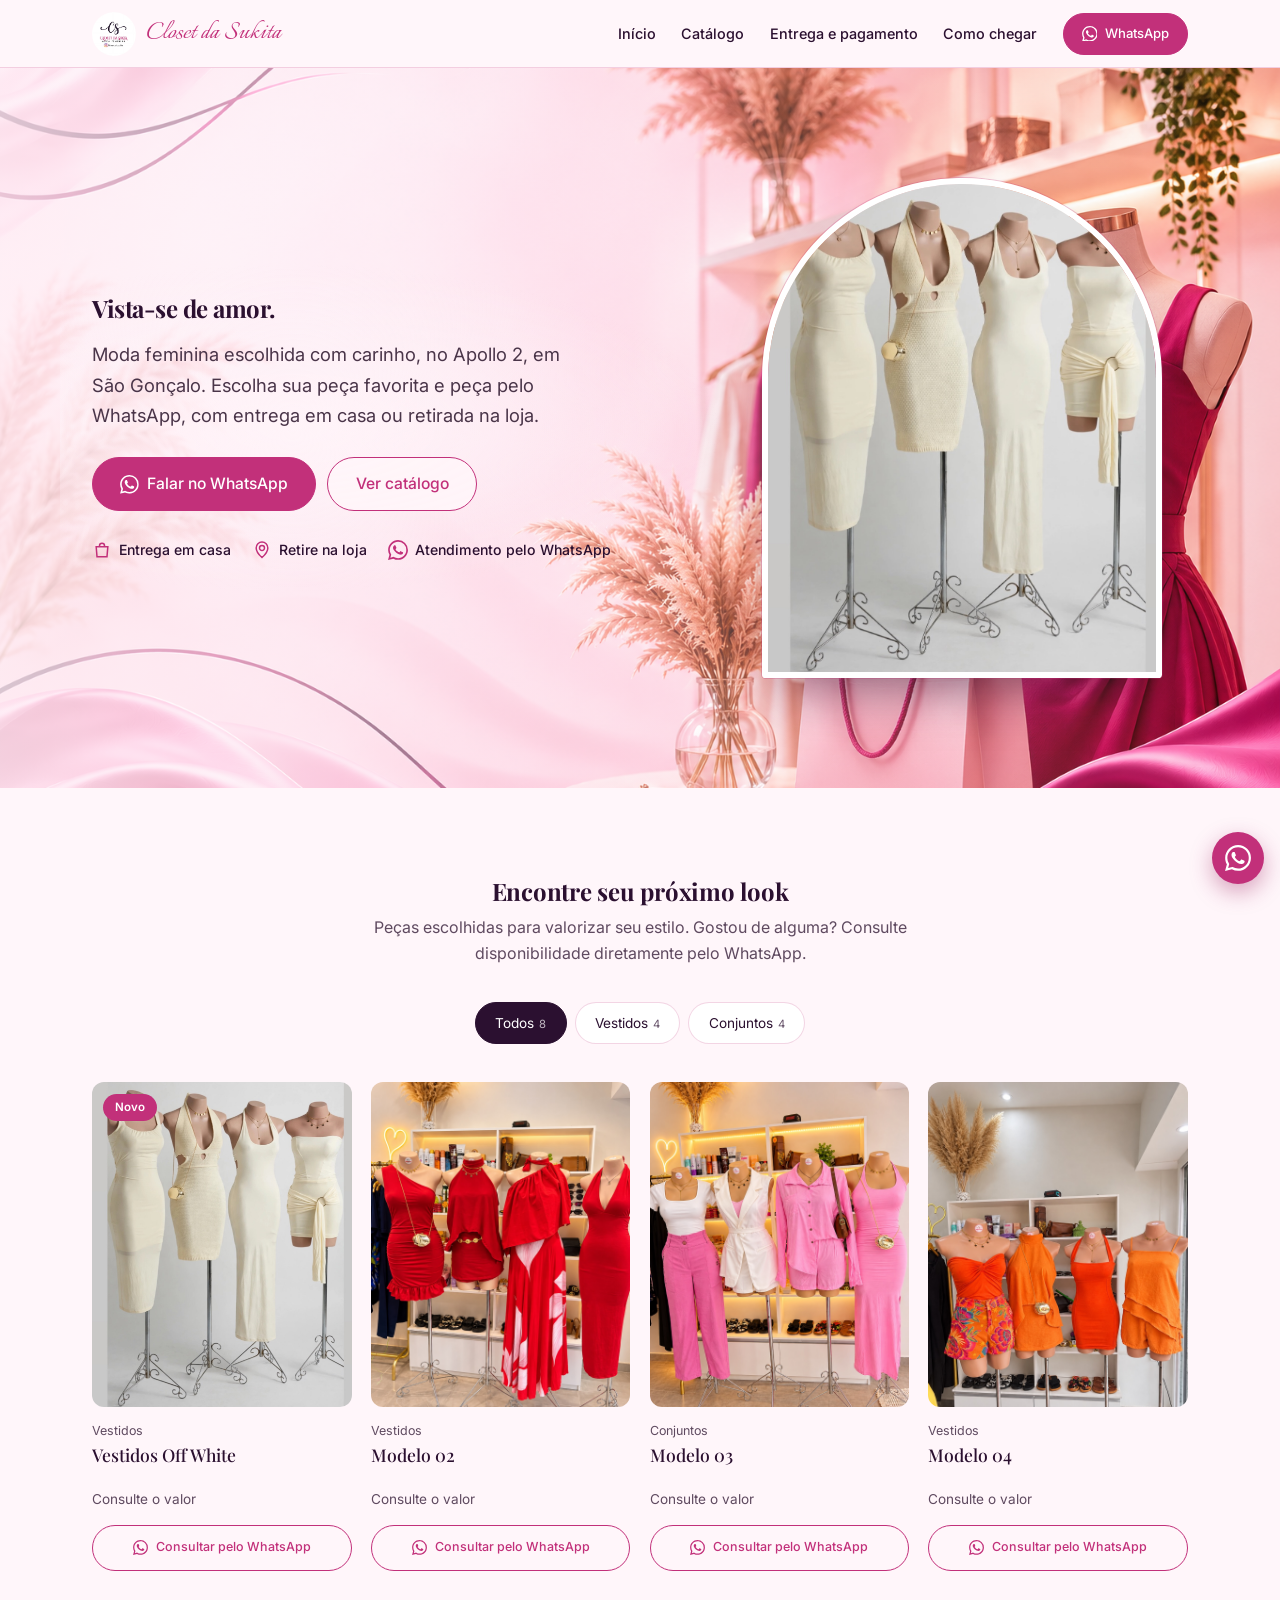
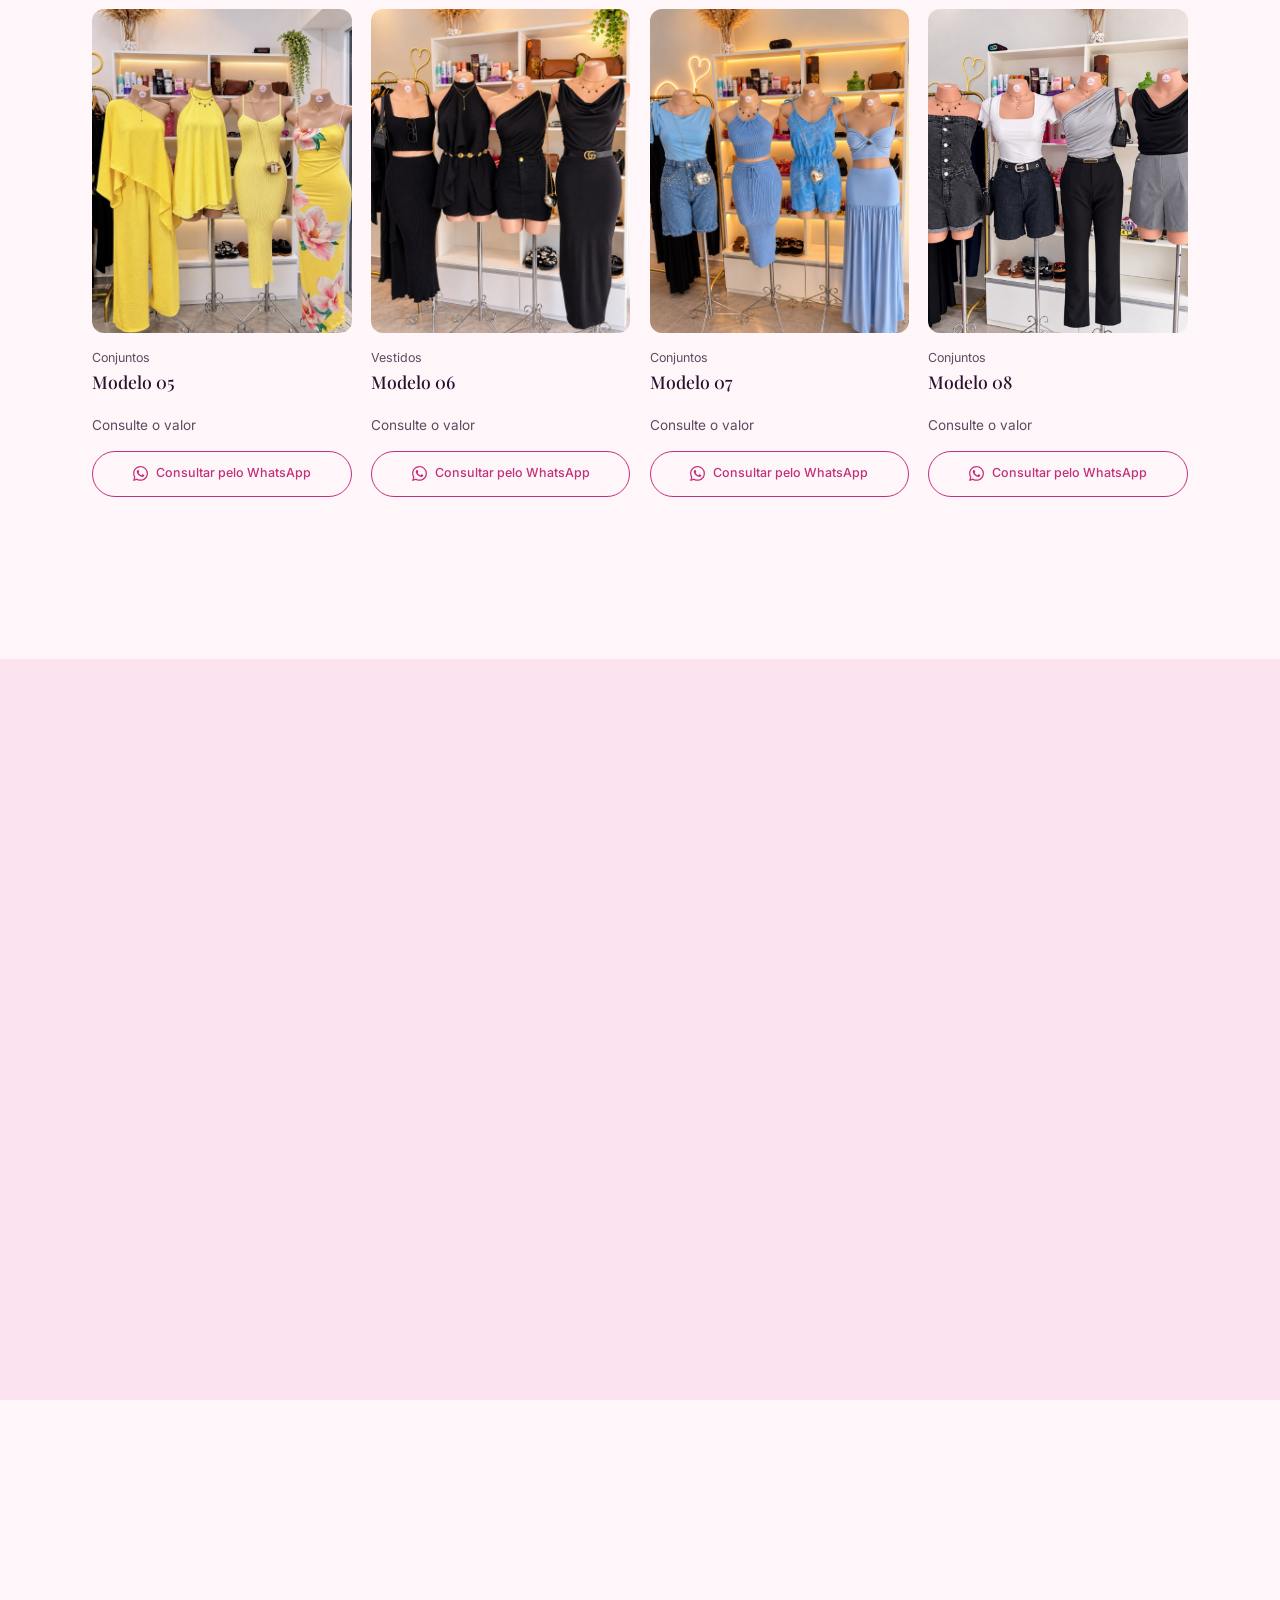
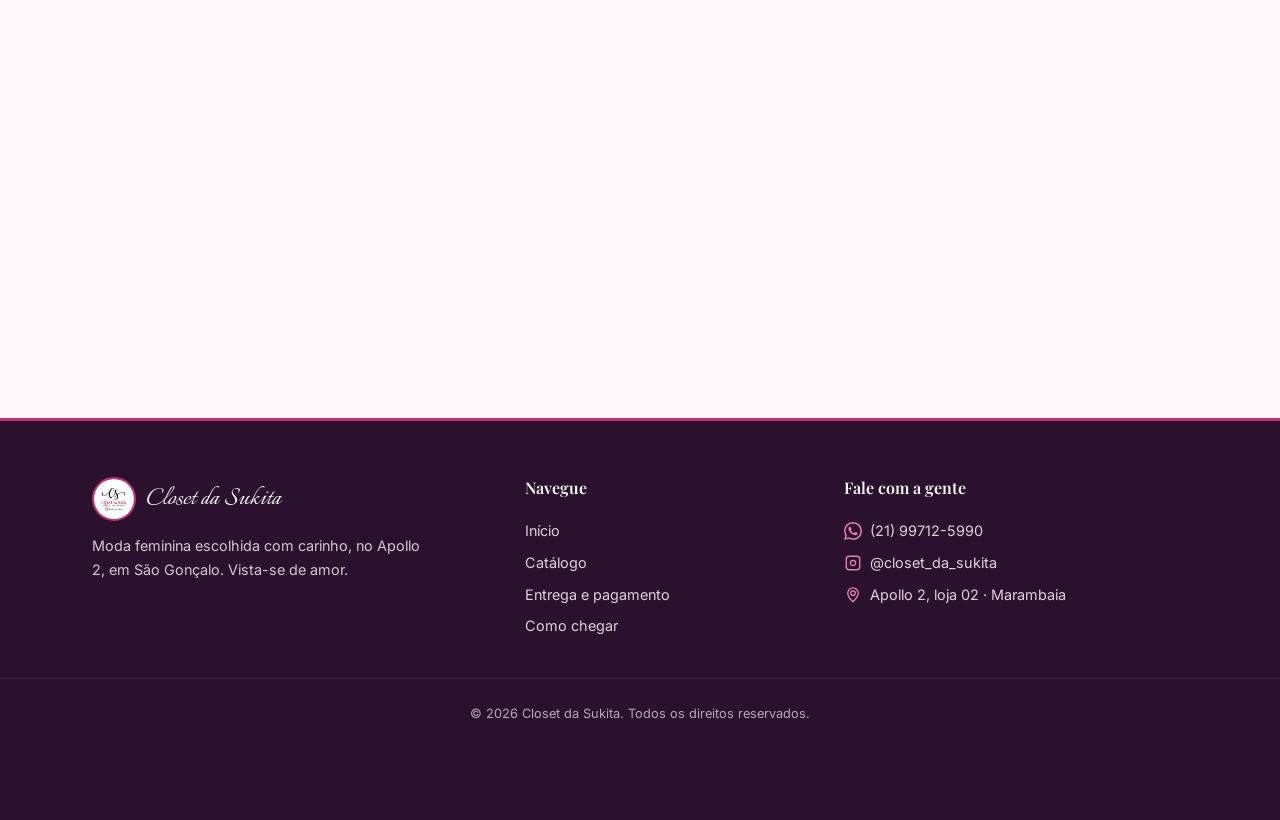
==== index.html @ b3a26190 "Atualização do projeto" ====
<!DOCTYPE html>
<html lang="pt-BR">
<head>
  <meta charset="UTF-8">
  <meta name="viewport" content="width=device-width, initial-scale=1">
  <meta name="theme-color" content="#C2307A">
  <!-- ANTES DE PUBLICAR: [ ] fotos/nomes/preços no products.json  [ ] textos de entrega e horário (seção #local)
       [ ] domínio real no canonical/og:url/og:image (trocar SEU-DOMINIO.com.br)  [ ] revisar pin do Google Maps
       [ ] converter fundo.png/fundo-mobile.png para .webp e trocar no style.css  [ ] apagar fundo.js, performance.css, image.png -->
  <title>Closet da Sukita — Moda Feminina em São Gonçalo</title>
  <meta name="description" content="Moda feminina com carinho: vestidos, conjuntos e muito mais. Peça pelo WhatsApp, receba em casa ou visite a loja no Apollo 2, Marambaia — São Gonçalo/RJ.">
  <link rel="icon" href="assets/icon.jpg">
  <!-- TROCAR pelo domínio real: <link rel="canonical" href="https://SEU-DOMINIO.com.br/"> -->
  <!-- TROCAR: <meta property="og:url" content="https://SEU-DOMINIO.com.br/"> e og:image absoluto: https://SEU-DOMINIO.com.br/assets/og-image.png -->
  <meta property="og:type" content="website">
  <meta property="og:locale" content="pt_BR">
  <meta property="og:site_name" content="Closet da Sukita">
  <meta property="og:title" content="Closet da Sukita — Vista-se de Amor">
  <meta property="og:description" content="Moda feminina em São Gonçalo. Veja o catálogo e peça pelo WhatsApp.">
  <meta property="og:image" content="assets/og-image.png">
  <meta name="twitter:card" content="summary_large_image">
  <link rel="preload" as="image" href="assets/roupa-1.jpg" fetchpriority="high">
  <link rel="preconnect" href="https://fonts.googleapis.com">
  <link rel="preconnect" href="https://fonts.gstatic.com" crossorigin>
  <link href="https://fonts.googleapis.com/css2?family=Italianno&family=Inter:wght@400;500;600&family=Playfair+Display:ital,wght@0,500;0,600;1,500&display=swap" rel="stylesheet">
  <link rel="stylesheet" href="style.css?v=4">
  <script type="application/ld+json">
  {"@context":"https://schema.org","@type":"ClothingStore","name":"Closet da Sukita","description":"Loja de moda feminina com vendas presenciais e online.","telephone":"+55 21 99712-5990","image":"assets/icon.jpg",
   "address":{"@type":"PostalAddress","streetAddress":"R. Samuel Pereira Brant, 39, loja 02 (Apollo 2)","addressLocality":"São Gonçalo","addressRegion":"RJ","postalCode":"24727-202","addressCountry":"BR"},
   "sameAs":["https://www.instagram.com/closet_da_sukita/"]}
  </script>
</head>
<body>
<svg width="0" height="0" style="position:absolute" aria-hidden="true" focusable="false">
  <symbol id="wa" viewBox="0 0 24 24"><path fill="currentColor" d="M17.47 14.38c-.3-.15-1.76-.87-2.03-.97-.27-.1-.47-.15-.67.15-.2.3-.77.97-.94 1.16-.17.2-.35.22-.64.08-.3-.15-1.25-.46-2.39-1.48-.88-.79-1.48-1.76-1.65-2.06-.17-.3-.02-.46.13-.6.13-.14.3-.35.45-.52.15-.17.2-.3.3-.5.1-.2.05-.37-.03-.52-.07-.15-.67-1.61-.92-2.21-.24-.58-.49-.5-.67-.51-.17-.01-.37-.01-.57-.01-.2 0-.52.07-.79.37-.27.3-1.04 1.02-1.04 2.48 0 1.46 1.07 2.88 1.21 3.07.15.2 2.1 3.2 5.08 4.49.71.31 1.26.49 1.69.62.71.23 1.36.2 1.87.12.57-.09 1.76-.72 2.01-1.41.25-.7.25-1.29.17-1.41-.07-.12-.27-.2-.57-.35M12.05 21.79h-.01a9.87 9.87 0 0 1-5.03-1.38l-.36-.21-3.74.98 1-3.65-.24-.37a9.86 9.86 0 0 1-1.51-5.26c0-5.45 4.44-9.88 9.89-9.88 2.64 0 5.12 1.03 6.99 2.9a9.83 9.83 0 0 1 2.89 6.99c0 5.45-4.44 9.88-9.88 9.88m8.41-18.3A11.82 11.82 0 0 0 12.05 0C5.5 0 .16 5.34.16 11.9c0 2.1.55 4.14 1.59 5.94L.06 24l6.31-1.65a11.88 11.88 0 0 0 5.68 1.45h.01c6.55 0 11.89-5.34 11.89-11.9a11.82 11.82 0 0 0-3.48-8.41"/></symbol>
  <symbol id="ig" viewBox="0 0 24 24"><path fill="none" stroke="currentColor" stroke-width="1.8" d="M7 3h10a4 4 0 0 1 4 4v10a4 4 0 0 1-4 4H7a4 4 0 0 1-4-4V7a4 4 0 0 1 4-4zm5 5.5a3.5 3.5 0 1 0 0 7 3.5 3.5 0 0 0 0-7zm5.2-2.2h.01"/></symbol>
  <symbol id="pin" viewBox="0 0 24 24"><path fill="none" stroke="currentColor" stroke-width="1.8" d="M12 21s7-6.2 7-11.5A7 7 0 0 0 5 9.5C5 14.8 12 21 12 21zm0-8.5a3 3 0 1 0 0-6 3 3 0 0 0 0 6z"/></symbol>
  <symbol id="bag" viewBox="0 0 24 24"><path fill="none" stroke="currentColor" stroke-width="1.8" d="M5 8h14l-1 12H6L5 8zm4 0V7a3 3 0 0 1 6 0v1"/></symbol>
  <symbol id="tag" viewBox="0 0 24 24"><path fill="none" stroke="currentColor" stroke-width="1.8" d="M3 12V4h8l10 10-8 8L3 12zm5-5h.01"/></symbol>
  <symbol id="swap" viewBox="0 0 24 24"><path fill="none" stroke="currentColor" stroke-width="1.8" d="M4 8h14l-3-3m5 11H6l3 3"/></symbol>
</svg>

<header class="header">
  <div class="container">
    <a class="brand" href="index.html#inicio" aria-label="Closet da Sukita — início"><img src="assets/icon.jpg" alt="" width="44" height="44">Closet da Sukita</a>
    <nav class="nav" id="menu" aria-label="Menu principal">
      <a href="index.html#inicio">Início</a>
      <a href="index.html#catalogo">Catálogo</a>
      <a href="index.html#info">Entrega e pagamento</a>
      <a href="index.html#local">Como chegar</a>
      <a class="btn btn--p" data-wa href="#"><svg aria-hidden="true"><use href="#wa"/></svg>WhatsApp</a>
    </nav>
    <button class="menu" type="button" aria-expanded="false" aria-controls="menu" aria-label="Abrir menu">☰</button>
  </div>
</header>

<main>
  <section class="hero" id="inicio">
    <div class="container">
      <div class="hero__txt">
        <h1>Vista-se de amor.</h1>
        <p>Moda feminina escolhida com carinho, no Apollo 2, em São Gonçalo. Escolha sua peça favorita e peça pelo WhatsApp, com entrega em casa ou retirada na loja.</p>
        <div class="acts">
          <a class="btn btn--p" data-wa href="#"><svg aria-hidden="true"><use href="#wa"/></svg>Falar no WhatsApp</a>
          <a class="btn btn--g" href="#catalogo">Ver catálogo</a>
        </div>
        <ul class="perks">
          <li><svg aria-hidden="true"><use href="#bag"/></svg>Entrega em casa</li>
          <li><svg aria-hidden="true"><use href="#pin"/></svg>Retire na loja</li>
          <li><svg aria-hidden="true"><use href="#wa"/></svg>Atendimento pelo WhatsApp</li>
        </ul>
      </div>
      <div class="hero__img"><img src="assets/roupa-1.jpg" alt="Vestidos off white da coleção Closet da Sukita" width="800" height="1000" fetchpriority="high"></div>
    </div>
  </section>

  <section class="sec" id="catalogo">
    <div class="container">
      <div class="head">
        <h2 class="title">Encontre seu próximo look</h2>
        <p class="sub">Peças escolhidas para valorizar seu estilo. Gostou de alguma? Consulte disponibilidade diretamente pelo WhatsApp.</p>
      </div>
      <div class="pills" id="filtros" role="group" aria-label="Filtrar por categoria"></div>
      <div class="grid" id="grid" aria-live="polite"></div>
      <noscript><p class="vazio">Para ver o catálogo, ative o JavaScript ou <a href="https://wa.me/5521997125990" rel="noopener noreferrer">chame a gente no WhatsApp</a>.</p></noscript>
      <p class="more">Não achou o que procurava? <a data-wa href="#">Chame no WhatsApp</a> ou veja as novidades no <a href="https://www.instagram.com/closet_da_sukita/" target="_blank" rel="noopener noreferrer">Instagram</a>.</p>
    </div>
  </section>

  <section class="sec alt" id="info">
    <div class="container">
      <div class="head"><h2 class="title">Entrega, pagamento e troca</h2><p class="sub">Compre com conforto e pague como preferir.</p></div>
      <div class="info">
        <div class="box"><span class="ico"><svg aria-hidden="true"><use href="#bag"/></svg></span><h3>Entrega</h3>
          <!-- TODO ENTREGA: ainda sem texto oficial. Conferir com a cliente: bairros atendidos, prazo e valor. Não inventar regras. -->
          <p>Entregamos em casa. Consulte região, prazo e valor pelo WhatsApp.</p>
          <p>Prefere ver ao vivo? Retire na loja, no Apollo 2.</p></div>
        <div class="box"><span class="ico"><svg aria-hidden="true"><use href="#tag"/></svg></span><h3>Pagamento</h3>
          <ul class="list">
            <li><strong>Dinheiro:</strong> 5% de desconto no pagamento em dinheiro.</li>
            <li><strong>Cartão:</strong> crédito e débito, parcele em até 12x (consulte condições).</li>
            <li><strong>Pix:</strong> rápido, fácil e seguro.</li>
          </ul></div>
        <div class="box"><span class="ico"><svg aria-hidden="true"><use href="#swap"/></svg></span><h3>Troca</h3>
          <ul class="list">
            <li>Solicite a troca em até <strong>5 dias corridos</strong> após a compra.</li>
            <li>Não trocamos peças com mau cheiro, lavadas, com marcas de uso ou sujas.</li>
            <li>Não devolvemos o valor: a troca é por outras peças da loja.</li>
            <li>Não trocamos modal, tricô, paetê, couro sintético, brancas e rendas.</li>
            <li>Peças de liquidação não têm troca.</li>
            <li>Em troca com envio, a taxa de envio fica por conta do cliente.</li>
          </ul></div>
      </div>
    </div>
  </section>

  <section class="sec" id="local">
    <div class="container loc">
      <div>
        <h2 class="title">Venha nos visitar</h2>
        <ul>
          <li><svg aria-hidden="true"><use href="#pin"/></svg><div><strong>Endereço</strong>R. Samuel Pereira Brant, 39, loja 02 (Apollo 2)<br>Marambaia, São Gonçalo — RJ, 24727-202</div></li>
          <li><svg aria-hidden="true"><use href="#wa"/></svg><div><strong>WhatsApp</strong><a href="https://wa.me/5521997125990" target="_blank" rel="noopener noreferrer">(21) 99712-5990</a></div></li>
          <li><svg aria-hidden="true"><use href="#ig"/></svg><div><strong>Instagram</strong><a href="https://www.instagram.com/closet_da_sukita/" target="_blank" rel="noopener noreferrer">@closet_da_sukita</a></div></li>
          <!-- HORÁRIO: trocar pelo horário real quando a cliente confirmar -->
          <li><svg aria-hidden="true"><use href="#tag"/></svg><div><strong>Horário</strong>Atendemos até às 19h. Confirme os dias pelo WhatsApp.</div></li>
        </ul>
        <a class="btn btn--p" href="https://maps.app.goo.gl/AWoXA3aupjz89BMb6" target="_blank" rel="noopener noreferrer">Abrir no Google Maps</a>
      </div>
      <!-- CONFERIR PIN: o local no Google Maps aparece como Itaboraí; validar com a cliente -->
      <iframe class="map" title="Mapa da loja Closet da Sukita" loading="lazy" referrerpolicy="no-referrer-when-downgrade"
        src="https://www.google.com/maps?q=R.+Samuel+Pereira+Brant,+39,+Marambaia,+S%C3%A3o+Gon%C3%A7alo+-+RJ&output=embed"></iframe>
    </div>
  </section>
</main>

<footer class="footer">
  <div class="container fgrid">
    <div class="fbrand">
      <a class="brand" href="index.html#inicio"><img src="assets/icon.jpg" alt="" width="44" height="44" loading="lazy">Closet da Sukita</a>
      <p>Moda feminina escolhida com carinho, no Apollo 2, em São Gonçalo. Vista-se de amor.</p>
    </div>
    <nav aria-label="Rodapé"><h3>Navegue</h3>
      <a href="index.html#inicio">Início</a><a href="index.html#catalogo">Catálogo</a><a href="index.html#info">Entrega e pagamento</a><a href="index.html#local">Como chegar</a></nav>
    <div><h3>Fale com a gente</h3>
      <a data-wa href="#"><svg aria-hidden="true"><use href="#wa"/></svg>(21) 99712-5990</a>
      <a href="https://www.instagram.com/closet_da_sukita/" target="_blank" rel="noopener noreferrer"><svg aria-hidden="true"><use href="#ig"/></svg>@closet_da_sukita</a>
      <a href="https://maps.app.goo.gl/AWoXA3aupjz89BMb6" target="_blank" rel="noopener noreferrer"><svg aria-hidden="true"><use href="#pin"/></svg>Apollo 2, loja 02 · Marambaia</a></div>
  </div>
  <p class="copy">© <span id="ano">2026</span> Closet da Sukita. Todos os direitos reservados.</p>
</footer>
<a class="wa-float" data-wa href="#" aria-label="Falar com o Closet da Sukita no WhatsApp"><svg aria-hidden="true"><use href="#wa"/></svg></a>
<script src="script.js?v=4" defer></script>
</body>
</html>
---- style.css ----
/* CLOSET DA SUKITA v4 — vitrine editorial: rosa claro, magenta e ameixa */
:root{--rosa:#C2307A;--rosa-esc:#9E2262;--ameixa:#2B1030;--blush:#FFF6FA;--blush-2:#FBE4EF;--suave:#5F4A60;--linha:rgba(194,48,122,.2);--tit:'Playfair Display',Georgia,serif;--corpo:'Inter',system-ui,sans-serif;--script:'Italianno',cursive;--h:68px}
*{box-sizing:border-box;margin:0;padding:0}
html{scroll-behavior:smooth;scroll-padding-top:var(--h)}
body{font:400 1rem/1.65 var(--corpo);color:var(--ameixa);background:var(--blush);-webkit-font-smoothing:antialiased;overflow-x:hidden}
img{max-width:100%;display:block}a{color:inherit;text-decoration:none}button{font:inherit;color:inherit;background:none;border:0;cursor:pointer}ul{list-style:none}
svg{fill:none}
:focus-visible{outline:3px solid var(--rosa);outline-offset:3px}
.footer :focus-visible{outline-color:#ff8fc4}
.container{max-width:1160px;margin:auto;padding-inline:clamp(1rem,4vw,2rem)}
h1,h2,h3{font-family:var(--tit);line-height:1.12}
.title{font-size:clamp(1.8rem,1.2rem+2.2vw,2.8rem);margin-bottom:.6rem;letter-spacing:-.01em}
.sub{color:var(--suave);max-width:540px}
.btn{display:inline-flex;align-items:center;justify-content:center;gap:.5rem;min-height:48px;padding:.8rem 1.5rem;border-radius:999px;font-weight:500;font-size:.9rem;border:1px solid var(--rosa);transition:background .2s,color .2s,border-color .2s}
.btn--p{background:var(--rosa);color:#fff}.btn--p:hover{background:var(--rosa-esc);border-color:var(--rosa-esc)}
.btn--g{color:var(--rosa);background:rgba(255,246,250,.85)}.btn--g:hover,.btn--o:hover{background:var(--rosa);color:#fff}
.btn--o{color:var(--rosa);background:transparent}
.btn svg{width:1.2em;height:1.2em;flex:none}

/* topbar rola junto; header sticky não sobrepõe o conteúdo */
.topbar{background:var(--ameixa);color:var(--blush-2);text-align:center;font-size:.8rem;padding:.45rem 1rem;letter-spacing:.04em}
.header{position:sticky;top:0;height:var(--h);z-index:50;background:var(--blush);border-bottom:1px solid var(--linha);transition:box-shadow .25s}
.header.sc{box-shadow:0 6px 20px -16px rgba(43,16,48,.45)}
.header .container{display:flex;align-items:center;justify-content:space-between;height:100%}
.brand{display:flex;align-items:center;gap:.6rem;font:1.9rem/1 var(--script);color:var(--rosa)}
.brand img{width:44px;height:44px;border-radius:50%;object-fit:cover}
.nav{display:flex;align-items:center;gap:1.6rem;font-size:.9rem;font-weight:500}
.nav a:not(.btn){position:relative;padding-block:.3rem}
.nav a:not(.btn)::after{content:"";position:absolute;left:0;bottom:0;height:1px;width:100%;background:var(--rosa);transform:scaleX(0);transform-origin:left;transition:transform .25s}
.nav a:not(.btn):hover::after,.nav a.cur::after{transform:scaleX(1)}
.nav a.cur:not(.btn){color:var(--rosa)}
.nav .btn{min-height:42px;padding:.5rem 1.1rem;font-size:.82rem}
.menu{display:none;width:44px;height:44px;border:1px solid var(--linha);border-radius:10px;font-size:1.3rem;background:#fff}

/* hero */
.hero{position:relative;padding:2.5rem 0 4rem;background:var(--blush-2) url(assets/fundo-mobile.png) center/cover no-repeat;isolation:isolate}
.hero::before{content:"";position:absolute;inset:0;z-index:-1;background:linear-gradient(180deg,rgba(255,246,250,.82),rgba(255,246,250,.3) 60%,rgba(255,246,250,0))}
.hero .container{display:grid;gap:2rem;align-items:center}
.hero h1{font-size:clamp(2.8rem,1.6rem+5vw,5.4rem);margin-bottom:1.1rem;letter-spacing:-.02em}
.hero p{color:#4a3549;font-size:1.08rem;max-width:480px;margin-bottom:1.7rem}
.acts{display:flex;flex-wrap:wrap;gap:.7rem}
.hero .btn{min-height:52px;font-size:.98rem;padding-inline:1.7rem}
.perks{display:flex;flex-wrap:wrap;gap:.5rem 1.3rem;margin-top:1.7rem;font-size:.88rem;font-weight:500}
.perks li{display:flex;align-items:center;gap:.45rem}.perks svg{width:1.25rem;height:1.25rem;color:var(--rosa)}
.hero__img{aspect-ratio:4/5;border-radius:999px 999px 18px 18px;overflow:hidden;max-width:400px;width:100%;margin-inline:auto;border:6px solid #fff;box-shadow:0 0 0 1px rgba(194,48,122,.25),0 30px 55px -24px rgba(43,16,48,.6)}
.hero__img img{width:100%;height:100%;object-fit:cover}
@keyframes up{from{opacity:0;transform:translateY(16px)}to{opacity:1;transform:none}}
.hero__txt{animation:up .7s both}.hero__img{animation:up .7s .15s both}

.sec{padding:clamp(3.5rem,7vw,6rem) 0}
.head{text-align:center;margin-bottom:2.2rem}.head .sub{margin:auto}

/* catálogo */
.pills{display:flex;flex-wrap:wrap;justify-content:center;gap:.5rem;margin-bottom:2.4rem}
.pill{padding:.5rem 1.2rem;border:1px solid var(--linha);border-radius:999px;background:#fff;font-size:.85rem;min-height:42px;transition:.2s}
.pill:hover{border-color:var(--rosa);color:var(--rosa)}
.pill.on{background:var(--ameixa);border-color:var(--ameixa);color:#fff}
.pill small{opacity:.7;margin-left:.35rem}
.grid{display:grid;grid-template-columns:repeat(2,minmax(0,1fr));gap:1.8rem .8rem}
.card{display:flex;flex-direction:column;gap:.9rem}.card[hidden]{display:none}
.card__img{position:relative;display:block;width:100%;aspect-ratio:4/5;border-radius:12px;overflow:hidden;background:var(--blush-2);cursor:zoom-in}
.card__img img{width:100%;height:100%;object-fit:cover;object-position:var(--focus,50% 50%);transition:transform .6s}
.card:hover .card__img img{transform:scale(1.04)}
.badge{position:absolute;top:.7rem;left:.7rem;padding:.25rem .75rem;border-radius:999px;background:var(--rosa);color:#fff;font-size:.72rem;font-weight:600}
.badge--off{background:var(--ameixa)}
.card--off .card__img img{filter:grayscale(.6) opacity(.75)}
.card__b{display:flex;flex-direction:column;gap:.2rem;flex:1}
.cat{font-size:.78rem;color:var(--suave)}
.card h3{font-size:1.1rem;font-weight:500;display:-webkit-box;-webkit-line-clamp:2;line-clamp:2;-webkit-box-orient:vertical;overflow:hidden;min-height:2.24em}
.price{display:flex;align-items:baseline;gap:.5rem;color:var(--rosa);font-weight:600;font-size:.92rem;margin-bottom:.7rem}
.price s{color:var(--suave);font-weight:400;font-size:.8rem}
.price--none{color:var(--suave);font-weight:400;font-size:.85rem}
.sizes{display:flex;flex-wrap:wrap;gap:.3rem;margin-top:.35rem}
.sizes span{min-width:30px;padding:.1rem .45rem;border:1px solid var(--linha);border-radius:8px;font-size:.75rem;text-align:center;background:#fff}
.card .btn{margin-top:auto;min-height:46px;font-size:.78rem;padding:.55rem .8rem;line-height:1.2;text-align:center}
.vazio{grid-column:1/-1;text-align:center;color:var(--suave)}
.sk{aspect-ratio:4/5;border-radius:12px;background:linear-gradient(90deg,#FBE4EF,#FFF0F7,#FBE4EF);background-size:200% 100%;animation:sk 1.4s linear infinite}
@keyframes sk{to{background-position:-200% 0}}
.more{text-align:center;margin-top:3rem;color:var(--suave);font-size:.92rem}.more a{color:var(--rosa);text-decoration:underline;text-underline-offset:3px}

/* lightbox */
.lb{position:fixed;inset:0;z-index:100;display:none;place-items:center;background:rgba(43,16,48,.88);padding:1rem}
.lb.on{display:grid}
.lb img{max-height:88vh;max-width:min(92vw,720px);width:auto;border-radius:12px;box-shadow:0 20px 60px rgba(0,0,0,.4)}
.lb button{position:absolute;top:1rem;right:1rem;width:46px;height:46px;border-radius:50%;background:#fff;color:var(--ameixa);font-size:1.5rem;line-height:1}

/* info */
.alt{background:var(--blush-2)}
.info{display:grid;gap:1rem}
.box{background:#fff;border:1px solid var(--linha);border-radius:18px;padding:1.8rem;height:100%}
.ico{display:grid;place-items:center;width:48px;height:48px;border-radius:50%;background:var(--blush-2);color:var(--rosa);margin-bottom:1rem}.ico svg{width:24px;height:24px}
.box h3{font-size:1.2rem;margin-bottom:.5rem}.box p{color:var(--suave);font-size:.92rem}.box p+p{margin-top:.6rem}
.list{display:grid;gap:.55rem;color:var(--suave);font-size:.92rem}
.list li{position:relative;padding-left:1.1rem}
.list li::before{content:"";position:absolute;left:0;top:.62em;width:6px;height:6px;border-radius:50%;background:var(--rosa)}
.list strong{color:var(--ameixa);font-weight:600}

/* localização */
.loc{display:grid;gap:2rem}
.loc ul{display:grid;gap:1.1rem;margin:1.4rem 0 1.8rem}
.loc li{display:flex;gap:.8rem;align-items:flex-start}.loc li>svg{flex:none;width:22px;height:22px;margin-top:.2rem;color:var(--rosa)}
.loc strong{display:block;font-size:.82rem;color:var(--suave);font-weight:500}
.loc li a{text-decoration:underline;text-underline-offset:3px}
.map{aspect-ratio:4/3;border:0;width:100%;border-radius:18px;box-shadow:0 20px 40px -26px rgba(43,16,48,.5)}

/* 404 */
.nf{min-height:60vh;display:grid;place-items:center;text-align:center;padding:4rem 0}
.nf h1{font-size:clamp(4rem,12vw,7rem);color:var(--rosa)}.nf p{color:var(--suave);margin:.5rem 0 1.6rem}

/* rodapé: padding inferior reserva espaço ao botão flutuante */
.footer{background:var(--ameixa);color:var(--blush-2);padding:3.5rem 0 6rem;border-top:3px solid var(--rosa)}
.fgrid{display:grid;gap:2rem}
.footer .brand{color:#fff;margin-bottom:.8rem}.footer .brand img{border:2px solid var(--rosa)}
.footer p{font-size:.9rem;opacity:.85;max-width:340px}
.footer h3{font:600 1rem var(--tit);margin-bottom:.8rem;color:#fff}
.footer nav,.footer .fgrid>div:last-child{display:flex;flex-direction:column;gap:.5rem;font-size:.9rem}
.footer a:not(.brand){display:flex;align-items:center;gap:.5rem;opacity:.9;transition:color .2s,opacity .2s}
.footer a:not(.brand):hover{color:#ff8fc4;opacity:1}
.footer a svg{width:18px;height:18px;color:#ff8fc4;flex:none}
.footer .copy{max-width:none;text-align:center;font-size:.8rem;opacity:.7;margin-top:2.5rem;padding:1.5rem 1rem 0;border-top:1px solid rgba(251,228,239,.15)}

.wa-float{position:fixed;right:1rem;bottom:1rem;z-index:40;width:52px;height:52px;display:grid;place-items:center;border-radius:50%;background:var(--rosa);color:#fff;box-shadow:0 8px 22px rgba(158,34,98,.4);animation:pulse 3.5s ease-out infinite}
.wa-float:hover{background:var(--rosa-esc)}.wa-float svg{width:26px;height:26px}
@keyframes pulse{0%{box-shadow:0 8px 22px rgba(158,34,98,.4),0 0 0 0 rgba(194,48,122,.4)}70%,100%{box-shadow:0 8px 22px rgba(158,34,98,.4),0 0 0 14px rgba(194,48,122,0)}}

.rv .head,.rv .box,.rv .loc>*,.rv .card,.rv .more{opacity:0;transform:translateY(18px);transition:opacity .6s,transform .6s}
.rv .in{opacity:1;transform:none}

@media(min-width:760px){.info{grid-template-columns:repeat(3,1fr);align-items:stretch}.grid{gap:2.4rem 1.2rem}.fgrid{grid-template-columns:1.4fr 1fr 1.2fr}}
@media(min-width:860px){
  .hero{background-image:url(assets/fundo.png);padding:3rem 0;min-height:min(80vh,720px);display:flex;align-items:center}
  .hero::before{background:linear-gradient(90deg,rgba(255,246,250,.8),rgba(255,246,250,.25) 55%,rgba(255,246,250,0))}
  .hero .container{width:100%;grid-template-columns:1.1fr .9fr}
  .hero h1{font-size:clamp(4rem,2rem+4vw,5.4rem)}
  .hero p{font-size:1.15rem;max-width:500px}
  .hero__txt{position:relative}
  .hero__txt::before{content:"";position:absolute;inset:-2rem -3rem -2rem -2rem;z-index:-1;background:radial-gradient(ellipse at 35% 50%,rgba(255,246,250,.75),transparent 70%)}
  .hero__img{margin-right:2%;transform:translateX(-4%);animation:none}
  .loc{grid-template-columns:.9fr 1.1fr;align-items:center}}
@media(min-width:900px){.grid{grid-template-columns:repeat(4,minmax(0,1fr))}}
@media(max-width:820px){.menu{display:block}.nav{position:absolute;left:0;right:0;top:100%;flex-direction:column;align-items:stretch;text-align:center;padding:1.5rem;background:var(--blush);border-bottom:1px solid var(--linha);transform:translateY(-140%);transition:transform .3s;visibility:hidden}.nav.open{transform:none;visibility:visible}}
@media(prefers-reduced-motion:reduce){html{scroll-behavior:auto}*,*::before{transition:none!important;animation:none!important}.rv .head,.rv .box,.rv .loc>*,.rv .card,.rv .more{opacity:1;transform:none}.hero__img{transform:none}}
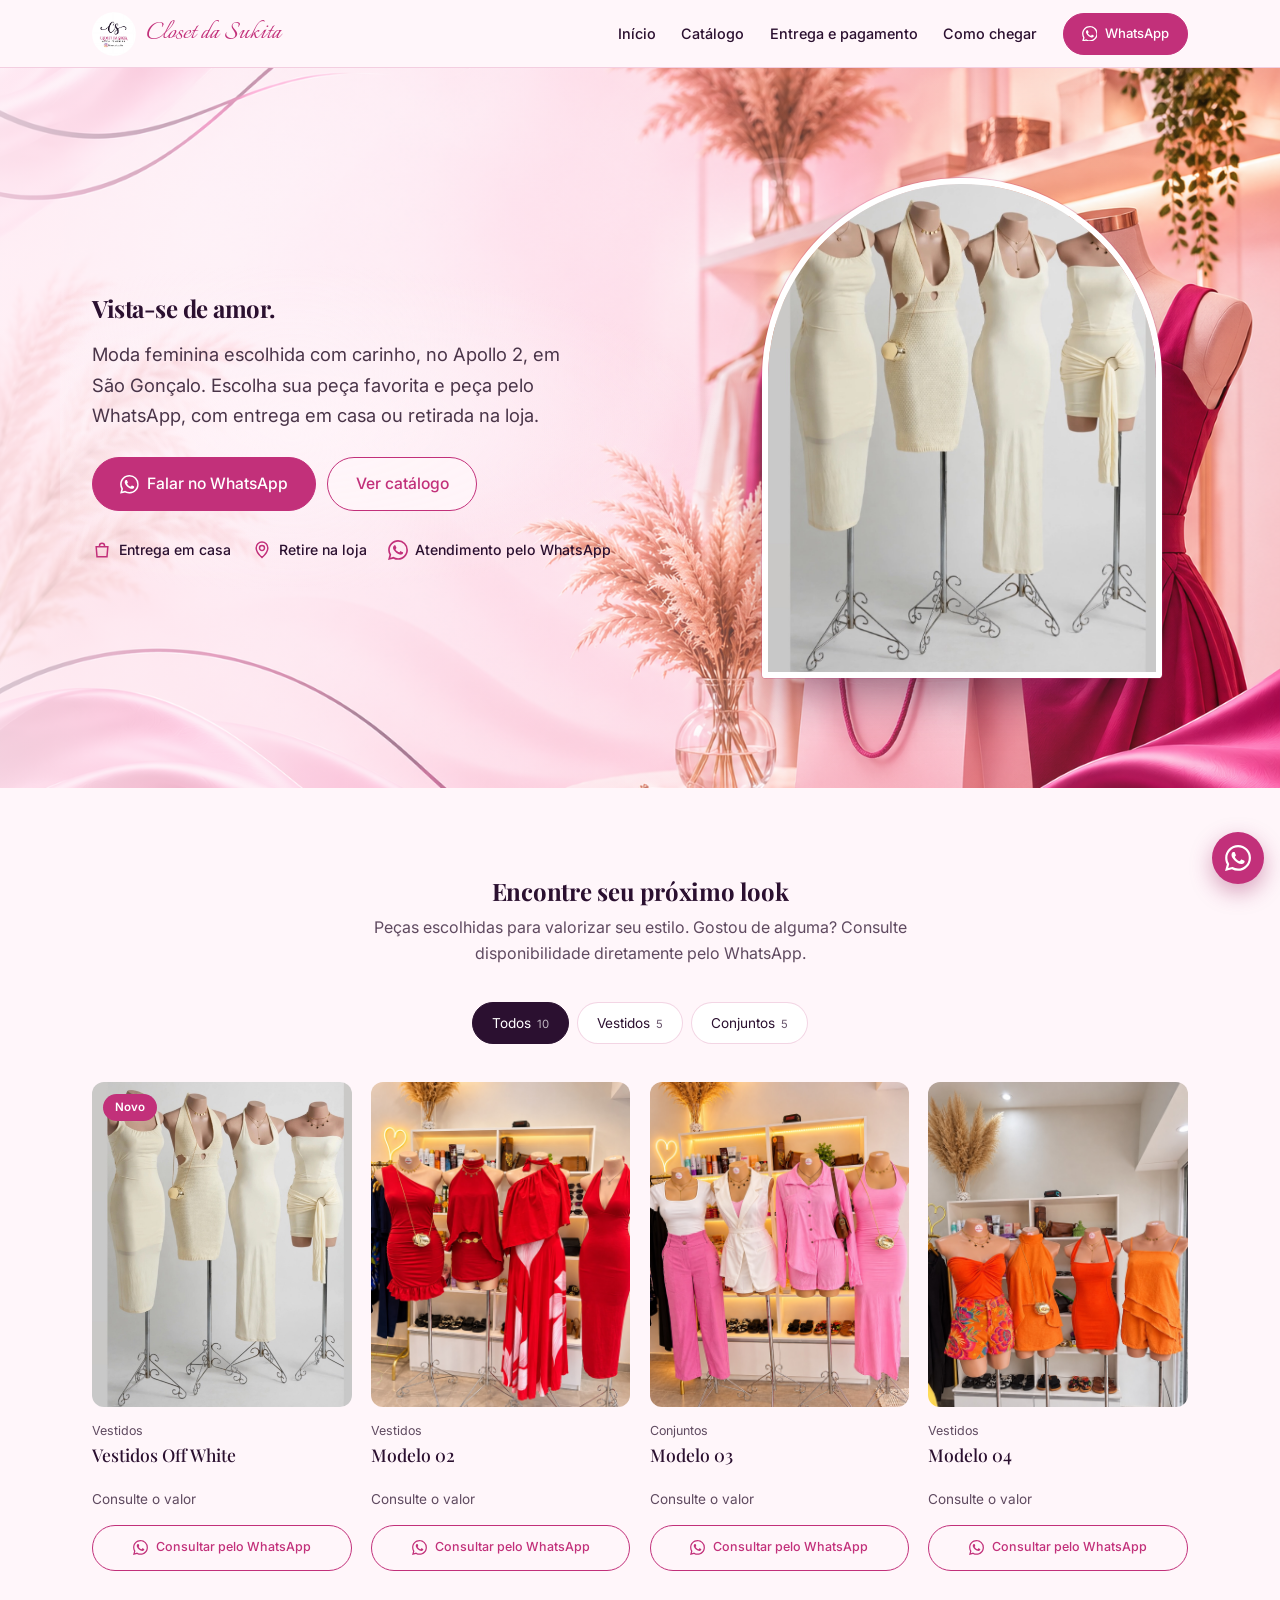
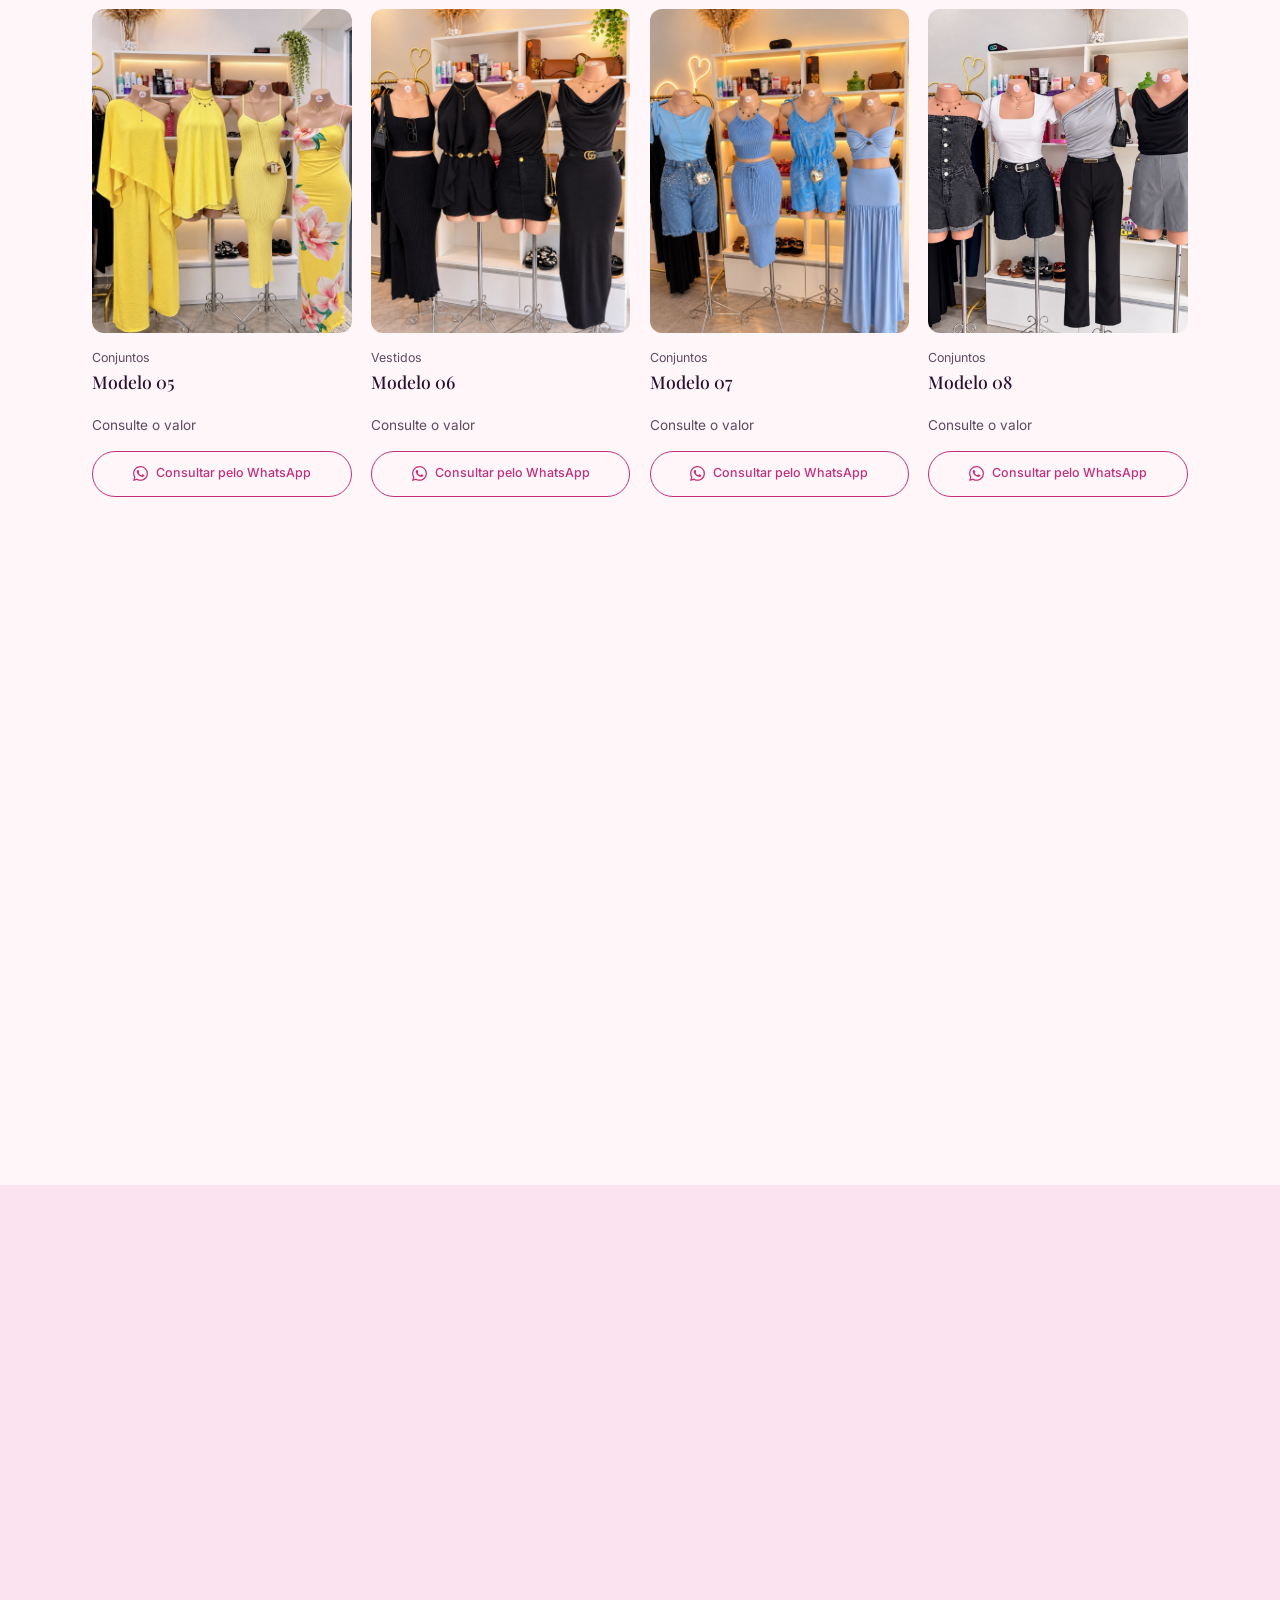
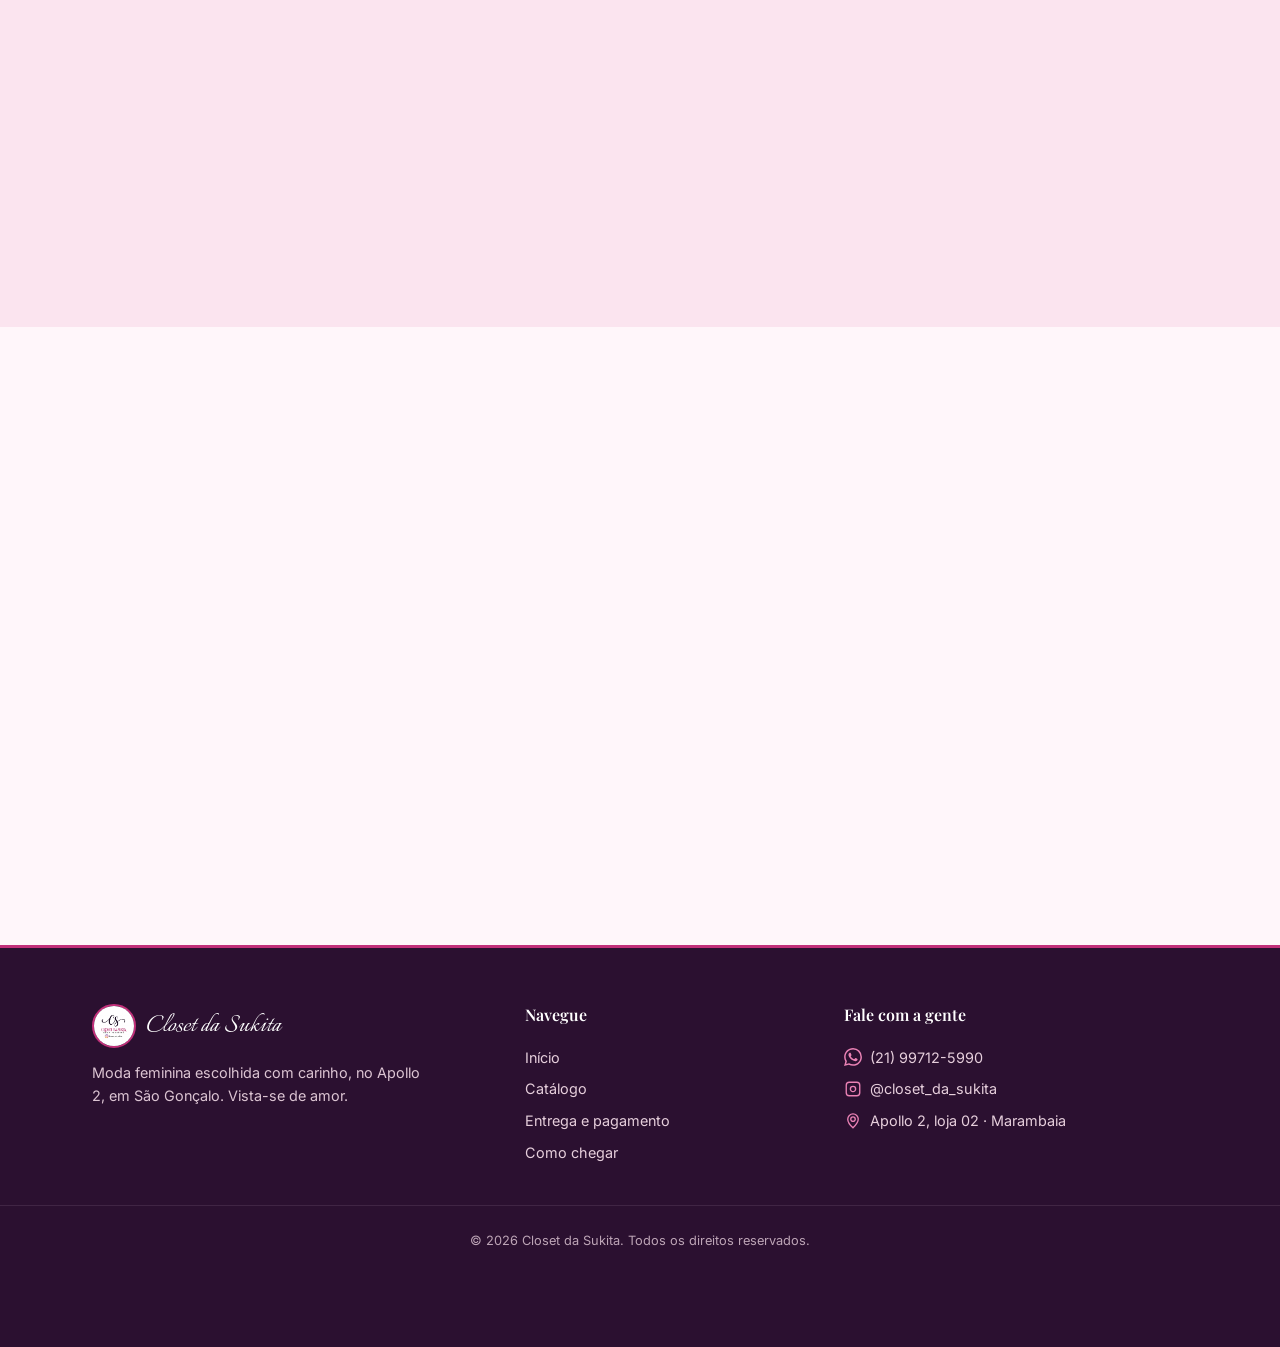
==== commit 0acf7c1c: "atualização 1" ====
--- a/index.html
+++ b/index.html
@@ -1,155 +1,311 @@
 <!DOCTYPE html>
+
 <html lang="pt-BR">
+
 <head>
+
   <meta charset="UTF-8">
+
   <meta name="viewport" content="width=device-width, initial-scale=1">
+
   <meta name="theme-color" content="#C2307A">
+
   <!-- ANTES DE PUBLICAR: [ ] fotos/nomes/preços no products.json  [ ] textos de entrega e horário (seção #local)
-       [ ] domínio real no canonical/og:url/og:image (trocar SEU-DOMINIO.com.br)  [ ] revisar pin do Google Maps
-       [ ] converter fundo.png/fundo-mobile.png para .webp e trocar no style.css  [ ] apagar fundo.js, performance.css, image.png -->
+
+       [ ] revisar pin do Google Maps  [ ] converter fundo.png/fundo-mobile.png para .webp e trocar no style.css
+
+       [ ] apagar fundo.js, performance.css e image.png, se não forem utilizados -->
+
   <title>Closet da Sukita — Moda Feminina em São Gonçalo</title>
+
   <meta name="description" content="Moda feminina com carinho: vestidos, conjuntos e muito mais. Peça pelo WhatsApp, receba em casa ou visite a loja no Apollo 2, Marambaia — São Gonçalo/RJ.">
+
   <link rel="icon" href="assets/icon.jpg">
-  <!-- TROCAR pelo domínio real: <link rel="canonical" href="https://SEU-DOMINIO.com.br/"> -->
-  <!-- TROCAR: <meta property="og:url" content="https://SEU-DOMINIO.com.br/"> e og:image absoluto: https://SEU-DOMINIO.com.br/assets/og-image.png -->
+
+  <link rel="canonical" href="https://camposeb.github.io/Closet_da_sukita/">
+
+  <!-- Prévia ao compartilhar o site (WhatsApp, Facebook etc.) -->
   <meta property="og:type" content="website">
   <meta property="og:locale" content="pt_BR">
   <meta property="og:site_name" content="Closet da Sukita">
   <meta property="og:title" content="Closet da Sukita — Vista-se de Amor">
-  <meta property="og:description" content="Moda feminina em São Gonçalo. Veja o catálogo e peça pelo WhatsApp.">
-  <meta property="og:image" content="assets/og-image.png">
+  <meta property="og:description" content="Moda feminina em São Gonçalo. Veja nosso catálogo e peça pelo WhatsApp.">
+  <meta property="og:url" content="https://camposeb.github.io/Closet_da_sukita/">
+  <meta property="og:image" content="https://camposeb.github.io/Closet_da_sukita/assets/og-image.webp">
+  <meta property="og:image:secure_url" content="https://camposeb.github.io/Closet_da_sukita/assets/og-image.webp">
+  <meta property="og:image:type" content="image/webp">
+  <meta property="og:image:width" content="1200">
+  <meta property="og:image:height" content="630">
+
   <meta name="twitter:card" content="summary_large_image">
+  <meta name="twitter:title" content="Closet da Sukita — Vista-se de Amor">
+  <meta name="twitter:description" content="Moda feminina em São Gonçalo. Veja nosso catálogo e peça pelo WhatsApp.">
+  <meta name="twitter:image" content="https://camposeb.github.io/Closet_da_sukita/assets/og-image.webp">
+
   <link rel="preload" as="image" href="assets/roupa-1.jpg" fetchpriority="high">
+
   <link rel="preconnect" href="https://fonts.googleapis.com">
+
   <link rel="preconnect" href="https://fonts.gstatic.com" crossorigin>
+
   <link href="https://fonts.googleapis.com/css2?family=Italianno&family=Inter:wght@400;500;600&family=Playfair+Display:ital,wght@0,500;0,600;1,500&display=swap" rel="stylesheet">
+
   <link rel="stylesheet" href="style.css?v=4">
+
   <script type="application/ld+json">
+
   {"@context":"https://schema.org","@type":"ClothingStore","name":"Closet da Sukita","description":"Loja de moda feminina com vendas presenciais e online.","telephone":"+55 21 99712-5990","image":"assets/icon.jpg",
+
    "address":{"@type":"PostalAddress","streetAddress":"R. Samuel Pereira Brant, 39, loja 02 (Apollo 2)","addressLocality":"São Gonçalo","addressRegion":"RJ","postalCode":"24727-202","addressCountry":"BR"},
+
    "sameAs":["https://www.instagram.com/closet_da_sukita/"]}
+
   </script>
+
 </head>
+
 <body>
+
 <svg width="0" height="0" style="position:absolute" aria-hidden="true" focusable="false">
+
   <symbol id="wa" viewBox="0 0 24 24"><path fill="currentColor" d="M17.47 14.38c-.3-.15-1.76-.87-2.03-.97-.27-.1-.47-.15-.67.15-.2.3-.77.97-.94 1.16-.17.2-.35.22-.64.08-.3-.15-1.25-.46-2.39-1.48-.88-.79-1.48-1.76-1.65-2.06-.17-.3-.02-.46.13-.6.13-.14.3-.35.45-.52.15-.17.2-.3.3-.5.1-.2.05-.37-.03-.52-.07-.15-.67-1.61-.92-2.21-.24-.58-.49-.5-.67-.51-.17-.01-.37-.01-.57-.01-.2 0-.52.07-.79.37-.27.3-1.04 1.02-1.04 2.48 0 1.46 1.07 2.88 1.21 3.07.15.2 2.1 3.2 5.08 4.49.71.31 1.26.49 1.69.62.71.23 1.36.2 1.87.12.57-.09 1.76-.72 2.01-1.41.25-.7.25-1.29.17-1.41-.07-.12-.27-.2-.57-.35M12.05 21.79h-.01a9.87 9.87 0 0 1-5.03-1.38l-.36-.21-3.74.98 1-3.65-.24-.37a9.86 9.86 0 0 1-1.51-5.26c0-5.45 4.44-9.88 9.89-9.88 2.64 0 5.12 1.03 6.99 2.9a9.83 9.83 0 0 1 2.89 6.99c0 5.45-4.44 9.88-9.88 9.88m8.41-18.3A11.82 11.82 0 0 0 12.05 0C5.5 0 .16 5.34.16 11.9c0 2.1.55 4.14 1.59 5.94L.06 24l6.31-1.65a11.88 11.88 0 0 0 5.68 1.45h.01c6.55 0 11.89-5.34 11.89-11.9a11.82 11.82 0 0 0-3.48-8.41"/></symbol>
+
   <symbol id="ig" viewBox="0 0 24 24"><path fill="none" stroke="currentColor" stroke-width="1.8" d="M7 3h10a4 4 0 0 1 4 4v10a4 4 0 0 1-4 4H7a4 4 0 0 1-4-4V7a4 4 0 0 1 4-4zm5 5.5a3.5 3.5 0 1 0 0 7 3.5 3.5 0 0 0 0-7zm5.2-2.2h.01"/></symbol>
+
   <symbol id="pin" viewBox="0 0 24 24"><path fill="none" stroke="currentColor" stroke-width="1.8" d="M12 21s7-6.2 7-11.5A7 7 0 0 0 5 9.5C5 14.8 12 21 12 21zm0-8.5a3 3 0 1 0 0-6 3 3 0 0 0 0 6z"/></symbol>
+
   <symbol id="bag" viewBox="0 0 24 24"><path fill="none" stroke="currentColor" stroke-width="1.8" d="M5 8h14l-1 12H6L5 8zm4 0V7a3 3 0 0 1 6 0v1"/></symbol>
+
   <symbol id="tag" viewBox="0 0 24 24"><path fill="none" stroke="currentColor" stroke-width="1.8" d="M3 12V4h8l10 10-8 8L3 12zm5-5h.01"/></symbol>
+
   <symbol id="swap" viewBox="0 0 24 24"><path fill="none" stroke="currentColor" stroke-width="1.8" d="M4 8h14l-3-3m5 11H6l3 3"/></symbol>
+
 </svg>
 
+
+
 <header class="header">
+
   <div class="container">
+
     <a class="brand" href="index.html#inicio" aria-label="Closet da Sukita — início"><img src="assets/icon.jpg" alt="" width="44" height="44">Closet da Sukita</a>
+
     <nav class="nav" id="menu" aria-label="Menu principal">
+
       <a href="index.html#inicio">Início</a>
+
       <a href="index.html#catalogo">Catálogo</a>
+
       <a href="index.html#info">Entrega e pagamento</a>
+
       <a href="index.html#local">Como chegar</a>
+
       <a class="btn btn--p" data-wa href="#"><svg aria-hidden="true"><use href="#wa"/></svg>WhatsApp</a>
+
     </nav>
+
     <button class="menu" type="button" aria-expanded="false" aria-controls="menu" aria-label="Abrir menu">☰</button>
+
   </div>
+
 </header>
 
+
+
 <main>
+
   <section class="hero" id="inicio">
+
     <div class="container">
+
       <div class="hero__txt">
+
         <h1>Vista-se de amor.</h1>
+
         <p>Moda feminina escolhida com carinho, no Apollo 2, em São Gonçalo. Escolha sua peça favorita e peça pelo WhatsApp, com entrega em casa ou retirada na loja.</p>
+
         <div class="acts">
+
           <a class="btn btn--p" data-wa href="#"><svg aria-hidden="true"><use href="#wa"/></svg>Falar no WhatsApp</a>
+
           <a class="btn btn--g" href="#catalogo">Ver catálogo</a>
+
         </div>
+
         <ul class="perks">
+
           <li><svg aria-hidden="true"><use href="#bag"/></svg>Entrega em casa</li>
+
           <li><svg aria-hidden="true"><use href="#pin"/></svg>Retire na loja</li>
+
           <li><svg aria-hidden="true"><use href="#wa"/></svg>Atendimento pelo WhatsApp</li>
+
         </ul>
+
       </div>
+
       <div class="hero__img"><img src="assets/roupa-1.jpg" alt="Vestidos off white da coleção Closet da Sukita" width="800" height="1000" fetchpriority="high"></div>
-    </div>
+
+    </div>
+
   </section>
 
+
+
   <section class="sec" id="catalogo">
+
     <div class="container">
+
       <div class="head">
+
         <h2 class="title">Encontre seu próximo look</h2>
+
         <p class="sub">Peças escolhidas para valorizar seu estilo. Gostou de alguma? Consulte disponibilidade diretamente pelo WhatsApp.</p>
+
       </div>
+
       <div class="pills" id="filtros" role="group" aria-label="Filtrar por categoria"></div>
+
       <div class="grid" id="grid" aria-live="polite"></div>
+
       <noscript><p class="vazio">Para ver o catálogo, ative o JavaScript ou <a href="https://wa.me/5521997125990" rel="noopener noreferrer">chame a gente no WhatsApp</a>.</p></noscript>
+
       <p class="more">Não achou o que procurava? <a data-wa href="#">Chame no WhatsApp</a> ou veja as novidades no <a href="https://www.instagram.com/closet_da_sukita/" target="_blank" rel="noopener noreferrer">Instagram</a>.</p>
-    </div>
+
+    </div>
+
   </section>
 
+
+
   <section class="sec alt" id="info">
+
     <div class="container">
+
       <div class="head"><h2 class="title">Entrega, pagamento e troca</h2><p class="sub">Compre com conforto e pague como preferir.</p></div>
+
       <div class="info">
+
         <div class="box"><span class="ico"><svg aria-hidden="true"><use href="#bag"/></svg></span><h3>Entrega</h3>
+
           <!-- TODO ENTREGA: ainda sem texto oficial. Conferir com a cliente: bairros atendidos, prazo e valor. Não inventar regras. -->
+
           <p>Entregamos em casa. Consulte região, prazo e valor pelo WhatsApp.</p>
+
           <p>Prefere ver ao vivo? Retire na loja, no Apollo 2.</p></div>
+
         <div class="box"><span class="ico"><svg aria-hidden="true"><use href="#tag"/></svg></span><h3>Pagamento</h3>
+
           <ul class="list">
+
             <li><strong>Dinheiro:</strong> 5% de desconto no pagamento em dinheiro.</li>
+
             <li><strong>Cartão:</strong> crédito e débito, parcele em até 12x (consulte condições).</li>
+
             <li><strong>Pix:</strong> rápido, fácil e seguro.</li>
+
           </ul></div>
+
         <div class="box"><span class="ico"><svg aria-hidden="true"><use href="#swap"/></svg></span><h3>Troca</h3>
+
           <ul class="list">
+
             <li>Solicite a troca em até <strong>5 dias corridos</strong> após a compra.</li>
+
             <li>Não trocamos peças com mau cheiro, lavadas, com marcas de uso ou sujas.</li>
+
             <li>Não devolvemos o valor: a troca é por outras peças da loja.</li>
+
             <li>Não trocamos modal, tricô, paetê, couro sintético, brancas e rendas.</li>
+
             <li>Peças de liquidação não têm troca.</li>
+
             <li>Em troca com envio, a taxa de envio fica por conta do cliente.</li>
+
           </ul></div>
+
       </div>
-    </div>
+
+    </div>
+
   </section>
 
+
+
   <section class="sec" id="local">
+
     <div class="container loc">
+
       <div>
+
         <h2 class="title">Venha nos visitar</h2>
+
         <ul>
+
           <li><svg aria-hidden="true"><use href="#pin"/></svg><div><strong>Endereço</strong>R. Samuel Pereira Brant, 39, loja 02 (Apollo 2)<br>Marambaia, São Gonçalo — RJ, 24727-202</div></li>
+
           <li><svg aria-hidden="true"><use href="#wa"/></svg><div><strong>WhatsApp</strong><a href="https://wa.me/5521997125990" target="_blank" rel="noopener noreferrer">(21) 99712-5990</a></div></li>
+
           <li><svg aria-hidden="true"><use href="#ig"/></svg><div><strong>Instagram</strong><a href="https://www.instagram.com/closet_da_sukita/" target="_blank" rel="noopener noreferrer">@closet_da_sukita</a></div></li>
+
           <!-- HORÁRIO: trocar pelo horário real quando a cliente confirmar -->
+
           <li><svg aria-hidden="true"><use href="#tag"/></svg><div><strong>Horário</strong>Atendemos até às 19h. Confirme os dias pelo WhatsApp.</div></li>
+
         </ul>
+
         <a class="btn btn--p" href="https://maps.app.goo.gl/AWoXA3aupjz89BMb6" target="_blank" rel="noopener noreferrer">Abrir no Google Maps</a>
+
       </div>
+
       <!-- CONFERIR PIN: o local no Google Maps aparece como Itaboraí; validar com a cliente -->
+
       <iframe class="map" title="Mapa da loja Closet da Sukita" loading="lazy" referrerpolicy="no-referrer-when-downgrade"
+
         src="https://www.google.com/maps?q=R.+Samuel+Pereira+Brant,+39,+Marambaia,+S%C3%A3o+Gon%C3%A7alo+-+RJ&output=embed"></iframe>
-    </div>
+
+    </div>
+
   </section>
+
 </main>
 
+
+
 <footer class="footer">
+
   <div class="container fgrid">
+
     <div class="fbrand">
+
       <a class="brand" href="index.html#inicio"><img src="assets/icon.jpg" alt="" width="44" height="44" loading="lazy">Closet da Sukita</a>
+
       <p>Moda feminina escolhida com carinho, no Apollo 2, em São Gonçalo. Vista-se de amor.</p>
-    </div>
+
+    </div>
+
     <nav aria-label="Rodapé"><h3>Navegue</h3>
+
       <a href="index.html#inicio">Início</a><a href="index.html#catalogo">Catálogo</a><a href="index.html#info">Entrega e pagamento</a><a href="index.html#local">Como chegar</a></nav>
+
     <div><h3>Fale com a gente</h3>
+
       <a data-wa href="#"><svg aria-hidden="true"><use href="#wa"/></svg>(21) 99712-5990</a>
+
       <a href="https://www.instagram.com/closet_da_sukita/" target="_blank" rel="noopener noreferrer"><svg aria-hidden="true"><use href="#ig"/></svg>@closet_da_sukita</a>
+
       <a href="https://maps.app.goo.gl/AWoXA3aupjz89BMb6" target="_blank" rel="noopener noreferrer"><svg aria-hidden="true"><use href="#pin"/></svg>Apollo 2, loja 02 · Marambaia</a></div>
+
   </div>
+
   <p class="copy">© <span id="ano">2026</span> Closet da Sukita. Todos os direitos reservados.</p>
+
 </footer>
+
 <a class="wa-float" data-wa href="#" aria-label="Falar com o Closet da Sukita no WhatsApp"><svg aria-hidden="true"><use href="#wa"/></svg></a>
+
 <script src="script.js?v=4" defer></script>
+
 </body>
+
 </html>
